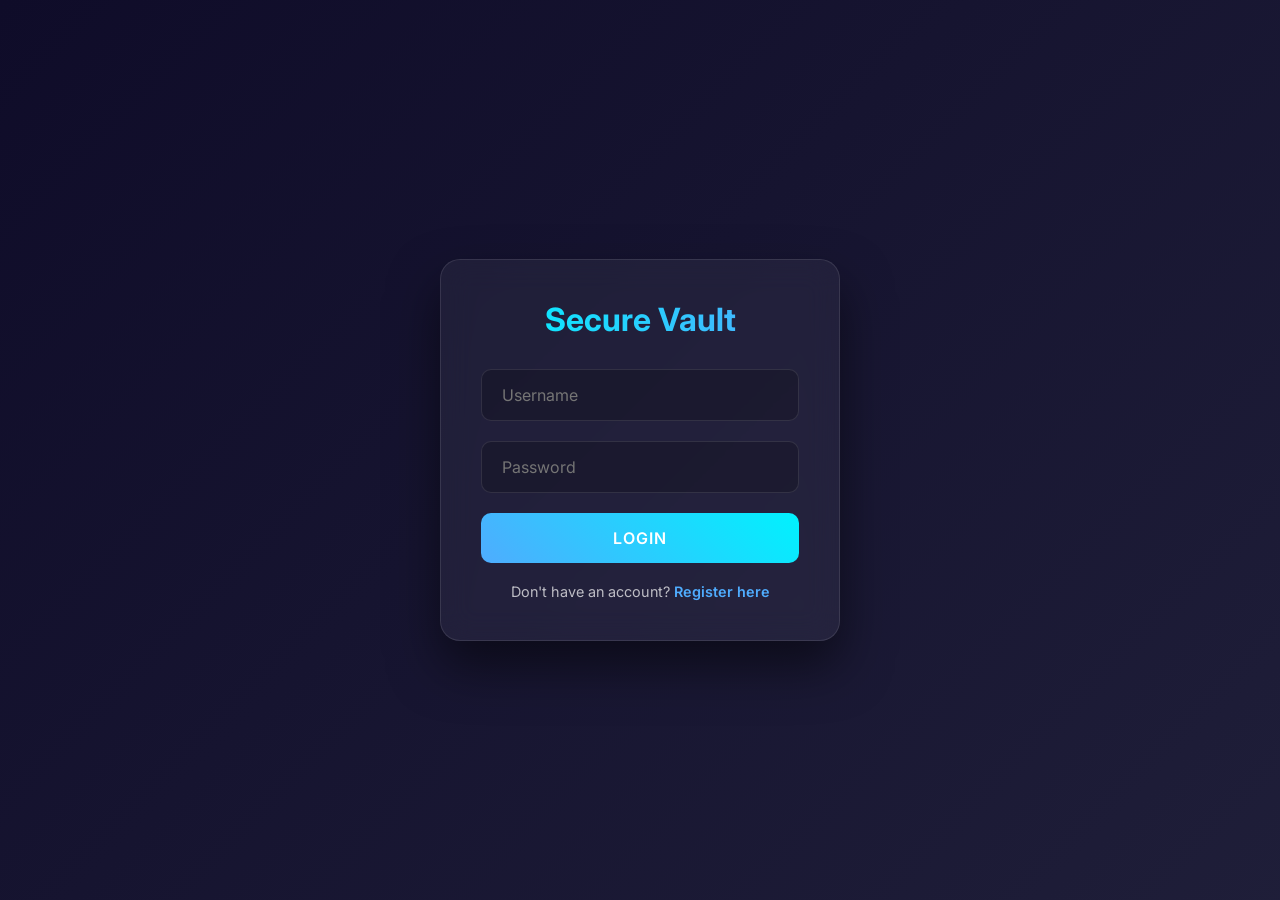
==== dashboard.html @ 2c7b956a "first commit" ====
<!DOCTYPE html>
<html lang="en">
<head>
    <meta charset="UTF-8">
    <meta name="viewport" content="width=device-width, initial-scale=1.0">
    <title>Secure Vault - Dashboard</title>
    <link rel="stylesheet" href="css/styles.css">
    <script src="js/db.js"></script>
    <script src="js/dashboard.js" defer></script>
</head>
<body class="app-mode">
    <div class="app-container">
        <!-- Navigation -->
        <nav class="navbar">
            <div class="nav-brand">
                <svg viewBox="0 0 24 24" width="28" height="28" fill="currentColor">
                    <path d="M19 3H5c-1.11 0-2 .9-2 2v14c0 1.1.89 2 2 2h14c1.1 0 2-.9 2-2V5c0-1.1-.9-2-2-2zm0 16H5V5h14v14zm-8-2h2v-4h4v-2h-4V7h-2v4H7v2h4z"/>
                </svg>
                SecureVault
            </div>
            <div class="nav-links">
                <span class="user-badge">Welcome, <span id="username-display">User</span></span>
                <button id="btn-vault" class="btn-small btn-vault">
                    <svg viewBox="0 0 24 24" width="16" height="16" fill="currentColor">
                        <path d="M18 8h-1V6c0-2.76-2.24-5-5-5S7 3.24 7 6v2H6c-1.1 0-2 .9-2 2v10c0 1.1.9 2 2 2h12c1.1 0 2-.9 2-2V10c0-1.1-.9-2-2-2zm-6 9c-1.1 0-2-.9-2-2s.9-2 2-2 2 .9 2 2-.9 2-2 2zM9 8V6c0-1.66 1.34-3 3-3s3 1.34 3 3v2H9z"/>
                    </svg>
                    Secret Vault
                </button>
                <button class="btn-small btn-danger" onclick="logoutUser()">Logout</button>
            </div>
        </nav>

        <!-- Main Content -->
        <main class="main-content">
             <div class="header-action">
                 <h2>Public Files</h2>
                 <div style="display: flex; gap: 10px;">
                     <button class="btn-small btn-alt" onclick="openFolderModal()">
                        <svg viewBox="0 0 24 24" width="16" height="16" fill="currentColor" style="vertical-align: middle; margin-right: 5px;">
                            <path d="M20 6h-8l-2-2H4c-1.1 0-1.99.9-1.99 2L2 18c0 1.1.9 2 2 2h16c1.1 0 2-.9 2-2V8c0-1.1-.9-2-2-2zm-1 8h-3v3h-2v-3h-3v-2h3V9h2v3h3v2z"/>
                        </svg>
                        New Folder
                     </button>
                     <button class="btn-small" onclick="openUploadModal()">
                        <svg viewBox="0 0 24 24" width="16" height="16" fill="currentColor" style="vertical-align: middle; margin-right: 5px;">
                            <path d="M9 16h6v-6h4l-7-7-7 7h4v6zm-4 2h14v2H5v-2z"/>
                        </svg>
                        Upload
                     </button>
                 </div>
             </div>

             <div class="tabs-container" id="media-tabs">
                 <button class="tab-btn active" data-filter="all">All Files</button>
                 <button class="tab-btn" data-filter="image">Images</button>
                 <button class="tab-btn" data-filter="video">Videos</button>
                 <button class="tab-btn" data-filter="application/pdf">Documents</button>
             </div>

             <div class="folder-nav" id="folder-nav">
                 <!-- Breadcrumbs injected here -->
             </div>

             <div id="file-grid" class="file-grid">
                 <!-- Files injected here via JS -->
                 <div class="empty-state">Loading files...</div>
             </div>
        </main>
    </div>

    <!-- Folder Modal -->
    <div class="modal-overlay" id="folder-modal">
        <div class="modal">
            <h3 class="modal-title">Create New Folder</h3>
            <div class="input-group">
                <input type="text" id="folder-name" placeholder="Folder Name">
            </div>
            
            <div class="modal-actions">
                <button class="btn-small" style="flex:1" id="confirm-folder">Create</button>
                <button class="btn-small btn-danger" style="flex:1" id="cancel-folder" onclick="document.getElementById('folder-modal').classList.remove('active')">Cancel</button>
            </div>
        </div>
    </div>

    <!-- Upload Modal -->
    <div class="modal-overlay" id="upload-modal">
        <div class="modal">
            <h3 class="modal-title">Upload Public File</h3>
            <div class="input-group">
                <select id="upload-folder-select">
                    <option value="">Root Directory</option>
                    <!-- Folders injected here -->
                </select>
            </div>
            <input type="file" id="file-input" style="display:none;" accept="image/*,video/*,application/pdf">
            <button class="btn btn-alt" onclick="document.getElementById('file-input').click()">Select File</button>
            <div id="selected-file-name" style="margin-top: 15px; font-size: 0.85rem; color: #ccc;"></div>
            
            <div class="modal-actions">
                <button class="btn-small" style="flex:1" id="confirm-upload">Upload</button>
                <button class="btn-small btn-danger" style="flex:1" id="cancel-upload" onclick="document.getElementById('upload-modal').classList.remove('active')">Cancel</button>
            </div>
        </div>
    </div>

    <!-- Vault Auth Modal -->
    <div class="modal-overlay" id="vault-modal">
        <div class="modal">
            <h3 class="modal-title vault-title">Vault Authentication</h3>
            <p style="font-size:0.85rem; color:#ccc; margin-bottom:15px;" id="vault-modal-msg">Enter your Vault PIN</p>
            <div class="input-group">
                <input type="password" id="vault-pin" placeholder="Enter PIN">
            </div>
            
            <div class="modal-actions">
                <button class="btn-small btn-vault" style="flex:1" id="confirm-vault">Enter Vault</button>
                <button class="btn-small btn-alt" style="flex:1" id="cancel-vault">Cancel</button>
            </div>
        </div>
    </div>

    <!-- File Viewer -->
    <div class="viewer-overlay" id="file-viewer">
        <button class="viewer-close" onclick="closeViewer()">×</button>
        <div id="viewer-container" class="viewer-content"></div>
    </div>

    <script>
        function logoutUser() {
            localStorage.removeItem('activeUser');
            window.location.href = 'login.html';
        }
    </script>
</body>
</html>
---- css/styles.css ----
@import url('https://fonts.googleapis.com/css2?family=Inter:wght@400;600;700&display=swap');

* {
    margin: 0;
    padding: 0;
    box-sizing: border-box;
    font-family: 'Inter', sans-serif;
}

body {
    min-height: 100vh;
    background: linear-gradient(-45deg, #0f0c29, #302b63, #24243e, #0f0c29);
    background-size: 400% 400%;
    animation: gradientBG 15s ease infinite;
    color: #fff;
    display: flex;
    justify-content: center;
    align-items: center;
}

body.app-mode {
    display: block;
}

@keyframes gradientBG {
    0% { background-position: 0% 50%; }
    50% { background-position: 100% 50%; }
    100% { background-position: 0% 50%; }
}

/* Glassmorphism Panels */
.glass-panel {
    background: rgba(255, 255, 255, 0.05);
    backdrop-filter: blur(15px);
    -webkit-backdrop-filter: blur(15px);
    border: 1px solid rgba(255, 255, 255, 0.1);
    border-radius: 20px;
    padding: 40px;
    box-shadow: 0 25px 50px rgba(0, 0, 0, 0.5);
    width: 100%;
    max-width: 400px;
}

.title {
    font-size: 2rem;
    font-weight: 700;
    text-align: center;
    margin-bottom: 30px;
    background: linear-gradient(to right, #00f2fe, #4facfe);
    -webkit-background-clip: text;
    -webkit-text-fill-color: transparent;
}

.vault-title {
    background: linear-gradient(to right, #f093fb, #f5576c);
    -webkit-background-clip: text;
    -webkit-text-fill-color: transparent;
}

.input-group {
    margin-bottom: 20px;
    position: relative;
}

.input-group input {
    width: 100%;
    padding: 15px 20px;
    background: rgba(0,0,0,0.2);
    border: 1px solid rgba(255,255,255,0.1);
    border-radius: 10px;
    color: #fff;
    font-size: 1rem;
    outline: none;
    transition: all 0.3s ease;
}

.input-group input:focus {
    border-color: #4facfe;
    box-shadow: 0 0 10px rgba(79, 172, 254, 0.3);
}

.input-group select {
    width: 100%;
    padding: 15px 20px;
    background: rgba(0,0,0,0.5);
    border: 1px solid rgba(255,255,255,0.1);
    border-radius: 10px;
    color: #fff;
    font-size: 1rem;
    outline: none;
    appearance: none;
}
.input-group select option {
    background: #1e1e2d;
    color: #fff;
}

.btn {
    width: 100%;
    padding: 15px;
    border: none;
    border-radius: 10px;
    background: linear-gradient(45deg, #4facfe, #00f2fe);
    color: #fff;
    font-size: 1rem;
    font-weight: 600;
    cursor: pointer;
    transition: all 0.3s ease;
    text-transform: uppercase;
    letter-spacing: 1px;
}
.btn:hover {
    transform: translateY(-2px);
    box-shadow: 0 10px 20px rgba(0, 242, 254, 0.3);
}

.btn-alt {
    background: rgba(255,255,255,0.1);
    border: 1px solid rgba(255,255,255,0.2);
}
.btn-alt:hover {
    background: rgba(255,255,255,0.2);
    box-shadow: none;
}

.link-text {
    text-align: center;
    margin-top: 20px;
    font-size: 0.9rem;
    color: rgba(255,255,255,0.7);
}

.link-text a {
    color: #4facfe;
    text-decoration: none;
    font-weight: 600;
}

.link-text a:hover {
    text-decoration: underline;
}

/* Dashboard / App Layout */
.app-container {
    width: 100%;
    min-height: 100vh;
    display: flex;
    flex-direction: column;
    justify-content: flex-start;
    align-items: stretch;
}

.navbar {
    background: rgba(0,0,0,0.3);
    backdrop-filter: blur(10px);
    padding: 15px 30px;
    display: flex;
    justify-content: space-between;
    align-items: center;
    border-bottom: 1px solid rgba(255,255,255,0.1);
}

.nav-brand {
    font-size: 1.5rem;
    font-weight: 700;
    background: linear-gradient(to right, #00f2fe, #4facfe);
    -webkit-background-clip: text;
    -webkit-text-fill-color: transparent;
    display: flex;
    align-items: center;
    gap: 10px;
}

.nav-links {
    display: flex;
    gap: 15px;
    align-items: center;
}

.user-badge {
    color: rgba(255,255,255,0.8);
    font-size: 0.9rem;
    margin-right: 15px;
}

.btn-small {
    padding: 8px 15px;
    font-size: 0.85rem;
    background: rgba(255,255,255,0.1);
    color: #fff;
    border: 1px solid rgba(255,255,255,0.2);
    border-radius: 6px;
    cursor: pointer;
    transition: 0.3s;
    font-weight: 600;
}

.btn-small:hover {
    background: rgba(255,255,255,0.2);
}

.btn-danger {
    background: rgba(220, 53, 69, 0.2);
    border-color: rgba(220, 53, 69, 0.5);
    color: #ff6b6b;
}
.btn-danger:hover {
    background: rgba(220, 53, 69, 0.4);
}

.btn-vault {
    background: linear-gradient(45deg, #f093fb, #f5576c);
    border: none;
    display: flex;
    align-items: center;
    gap: 8px;
    color: #fff;
}
.btn-vault:hover {
    box-shadow: 0 0 15px rgba(245, 87, 108, 0.4);
}

.main-content {
    flex: 1;
    padding: 30px;
    max-width: 1200px;
    margin: 0 auto;
    width: 100%;
}

.header-action {
    display: flex;
    justify-content: space-between;
    align-items: center;
    margin-bottom: 20px;
}

.header-action h2 {
    font-weight: 600;
}

/* Tabs */
.tabs-container {
    display: flex;
    gap: 10px;
    margin-bottom: 30px;
    border-bottom: 1px solid rgba(255,255,255,0.1);
    padding-bottom: 10px;
    overflow-x: auto;
}

.tab-btn {
    background: transparent;
    border: none;
    color: rgba(255,255,255,0.6);
    padding: 8px 16px;
    font-size: 0.95rem;
    cursor: pointer;
    border-radius: 20px;
    transition: 0.3s;
    font-weight: 500;
    white-space: nowrap;
}

.tab-btn:hover {
    color: #fff;
    background: rgba(255,255,255,0.05);
}

.tab-btn.active {
    background: rgba(79, 172, 254, 0.2);
    color: #4facfe;
    font-weight: 600;
}

.vault-tab.active {
    background: rgba(245, 87, 108, 0.2);
    color: #f5576c;
}

/* Breadcrumbs / Folder Nav */
.folder-nav {
    display: flex;
    align-items: center;
    gap: 8px;
    margin-bottom: 20px;
    font-size: 0.9rem;
    color: rgba(255,255,255,0.7);
}

.folder-nav span.nav-item {
    cursor: pointer;
    transition: 0.2s;
}
.folder-nav span.nav-item:hover {
    color: #4facfe;
    text-decoration: underline;
}
.folder-nav span.nav-separator {
    color: rgba(255,255,255,0.3);
}

/* File Grid */
.file-grid {
    display: grid;
    grid-template-columns: repeat(auto-fill, minmax(220px, 1fr));
    gap: 20px;
}

.file-card {
    background: rgba(255,255,255,0.03);
    border: 1px solid rgba(255,255,255,0.05);
    border-radius: 12px;
    overflow: hidden;
    transition: 0.3s;
    position: relative;
    cursor: pointer;
}

.file-card:hover {
    transform: translateY(-5px);
    box-shadow: 0 10px 20px rgba(0,0,0,0.3);
    border-color: rgba(255,255,255,0.1);
}

.file-preview {
    width: 100%;
    height: 160px;
    background: rgba(0,0,0,0.5);
    display: flex;
    align-items: center;
    justify-content: center;
    overflow: hidden;
}

.folder-card .file-preview {
    background: rgba(79, 172, 254, 0.1);
}

.file-preview img, .file-preview video {
    width: 100%;
    height: 100%;
    object-fit: contain;
    background: #000;
}

.file-preview svg {
    width: 48px;
    height: 48px;
    fill: rgba(255,255,255,0.3);
}

.folder-card .file-preview svg {
    fill: #4facfe;
    width: 64px;
    height: 64px;
}
.vault-folder-card .file-preview svg {
    fill: #f5576c;
}

.file-info {
    padding: 15px;
    display: flex;
    justify-content: space-between;
    align-items: center;
    position: relative;
}

.file-details {
    overflow: hidden;
}

.file-name {
    font-size: 0.9rem;
    white-space: nowrap;
    overflow: hidden;
    text-overflow: ellipsis;
    margin-bottom: 5px;
    font-weight: 600;
}

.file-meta {
    font-size: 0.75rem;
    color: rgba(255,255,255,0.5);
}

.btn-icon {
    background: transparent;
    border: none;
    color: rgba(255,255,255,0.6);
    cursor: pointer;
    padding: 5px;
    border-radius: 5px;
    transition: 0.3s;
}
.btn-icon:hover {
    background: rgba(255, 255, 255, 0.1);
    color: #fff;
}

/* Action Menu */
.action-menu {
    position: absolute;
    bottom: 45px;
    right: 15px;
    background: #2a2a3c;
    border: 1px solid rgba(255,255,255,0.1);
    border-radius: 8px;
    box-shadow: 0 10px 20px rgba(0,0,0,0.5);
    display: flex;
    flex-direction: column;
    z-index: 10;
    overflow: hidden;
    min-width: 120px;
}

.action-menu.hidden {
    display: none !important;
}

.menu-item {
    padding: 10px 15px;
    background: transparent;
    border: none;
    color: #fff;
    text-align: left;
    cursor: pointer;
    font-size: 0.85rem;
    transition: 0.2s;
    display: flex;
    align-items: center;
    gap: 8px;
}

.menu-item:hover {
    background: rgba(255,255,255,0.1);
}
.menu-item.danger {
    color: #ff6b6b;
}
.menu-item.danger:hover {
    background: rgba(220, 53, 69, 0.2);
}

/* Modals */
.modal-overlay {
    position: fixed;
    top: 0;
    left: 0;
    width: 100%;
    height: 100%;
    background: rgba(0,0,0,0.8);
    backdrop-filter: blur(5px);
    display: flex;
    justify-content: center;
    align-items: center;
    z-index: 1000;
    opacity: 0;
    pointer-events: none;
    transition: 0.4s ease;
}

.modal-overlay.active {
    opacity: 1;
    pointer-events: auto;
}

.modal {
    background: #1e1e2d;
    border: 1px solid rgba(255,255,255,0.1);
    border-radius: 15px;
    padding: 30px;
    width: 100%;
    max-width: 400px;
    transform: translateY(30px) scale(0.95);
    transition: 0.4s cubic-bezier(0.175, 0.885, 0.32, 1.275);
    box-shadow: 0 25px 50px rgba(0,0,0,0.5);
}

.modal-overlay.active .modal {
    transform: translateY(0) scale(1);
}

.modal-title {
    margin-bottom: 20px;
    font-size: 1.3rem;
    font-weight: 600;
}

.modal-actions {
    display: flex;
    gap: 15px;
    margin-top: 25px;
}

/* Error/Success messages */
.alert {
    padding: 12px;
    border-radius: 8px;
    margin-bottom: 20px;
    font-size: 0.9rem;
    display: none;
    text-align: center;
}
.alert.error {
    background: rgba(220, 53, 69, 0.2);
    color: #ff6b6b;
    border: 1px solid rgba(220, 53, 69, 0.3);
    display: block;
}
.alert.success {
    background: rgba(40, 167, 69, 0.2);
    color: #4cd137;
    border: 1px solid rgba(40, 167, 69, 0.3);
    display: block;
}

.hidden {
    display: none !important;
}

.empty-state {
    text-align: center;
    padding: 60px 20px;
    color: rgba(255,255,255,0.4);
}
.empty-state svg {
    fill: currentColor;
    margin-bottom: 15px;
    opacity: 0.5;
}

/* File Viewer full screen */
.viewer-overlay {
    position: fixed;
    top: 0; left: 0; right: 0; bottom: 0;
    background: rgba(0,0,0,0.95);
    z-index: 2000;
    display: flex;
    justify-content: center;
    align-items: center;
    opacity: 0;
    pointer-events: none;
    transition: 0.3s;
}
.viewer-overlay.active {
    opacity: 1;
    pointer-events: auto;
}
.viewer-content {
    max-width: 90%;
    max-height: 90%;
}
.viewer-close {
    position: absolute;
    top: 20px;
    right: 30px;
    color: #fff;
    font-size: 2rem;
    cursor: pointer;
    background: none;
    border: none;
    opacity: 0.7;
}
.viewer-close:hover {
    opacity: 1;
}
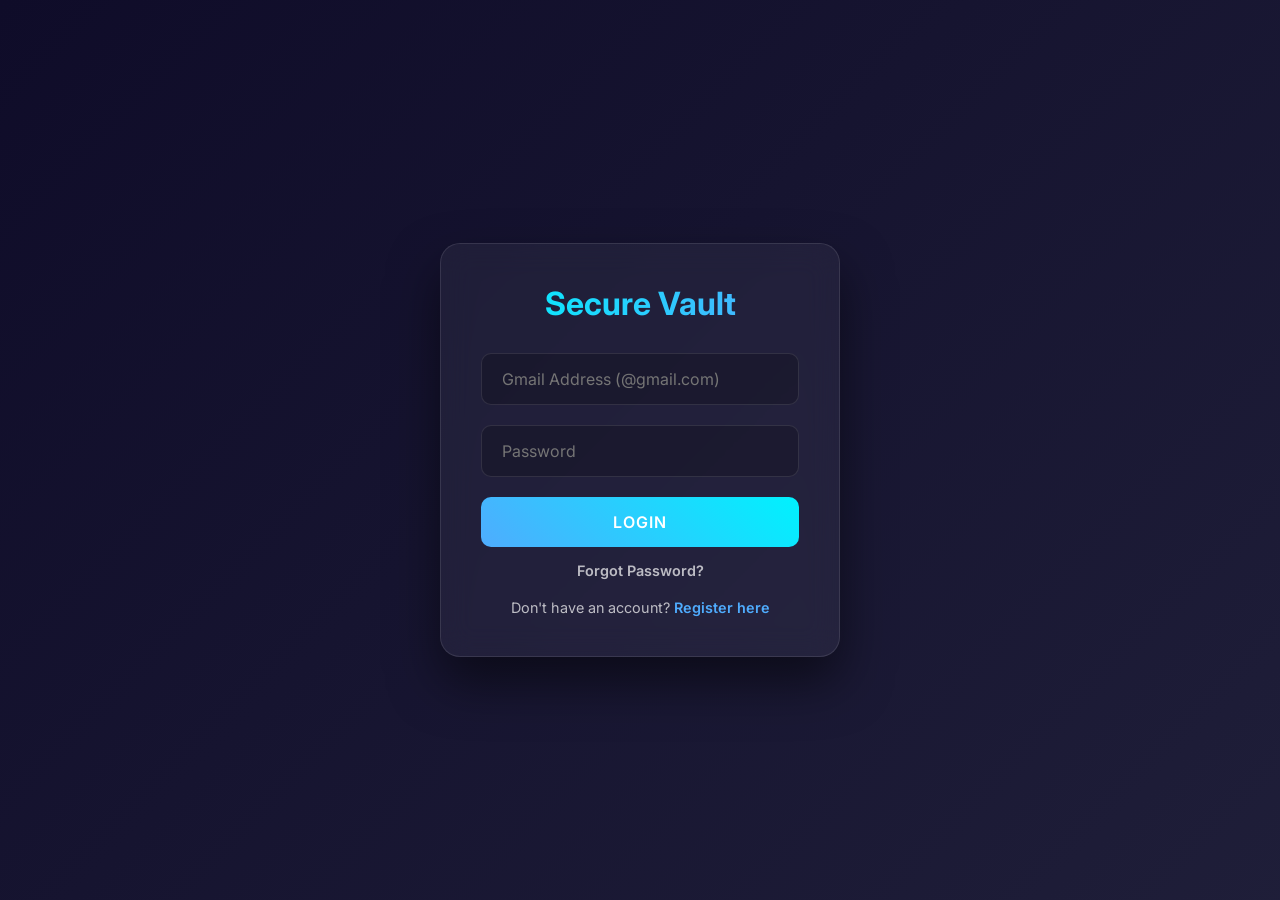
==== commit cd0012b1: "updated code" ====
--- a/dashboard.html
+++ b/dashboard.html
@@ -126,11 +126,5 @@
         <div id="viewer-container" class="viewer-content"></div>
     </div>
 
-    <script>
-        function logoutUser() {
-            localStorage.removeItem('activeUser');
-            window.location.href = 'login.html';
-        }
-    </script>
 </body>
 </html>
--- a/css/styles.css
+++ b/css/styles.css
@@ -566,3 +566,61 @@
 .viewer-close:hover {
     opacity: 1;
 }
+
+/* Mobile Responsiveness */
+@media (max-width: 768px) {
+    .navbar {
+        flex-direction: column;
+        gap: 15px;
+        padding: 15px;
+        text-align: center;
+    }
+    
+    .nav-links {
+        width: 100%;
+        justify-content: center;
+        flex-wrap: wrap;
+    }
+    
+    .header-action {
+        flex-direction: column;
+        gap: 15px;
+        align-items: center;
+    }
+    
+    .header-action div {
+        display: flex;
+        flex-wrap: wrap;
+        justify-content: center;
+        gap: 10px;
+    }
+
+    .file-grid {
+        grid-template-columns: repeat(auto-fill, minmax(140px, 1fr));
+        gap: 15px;
+    }
+    
+    .glass-panel {
+        margin: 20px;
+        padding: 30px 20px;
+        width: calc(100% - 40px);
+    }
+    
+    .main-content {
+        padding: 15px;
+    }
+    
+    .tabs-container {
+        gap: 5px;
+        padding-bottom: 15px;
+    }
+    
+    .tab-btn {
+        padding: 6px 12px;
+        font-size: 0.85rem;
+    }
+    
+    .folder-nav {
+        flex-wrap: wrap;
+    }
+}
